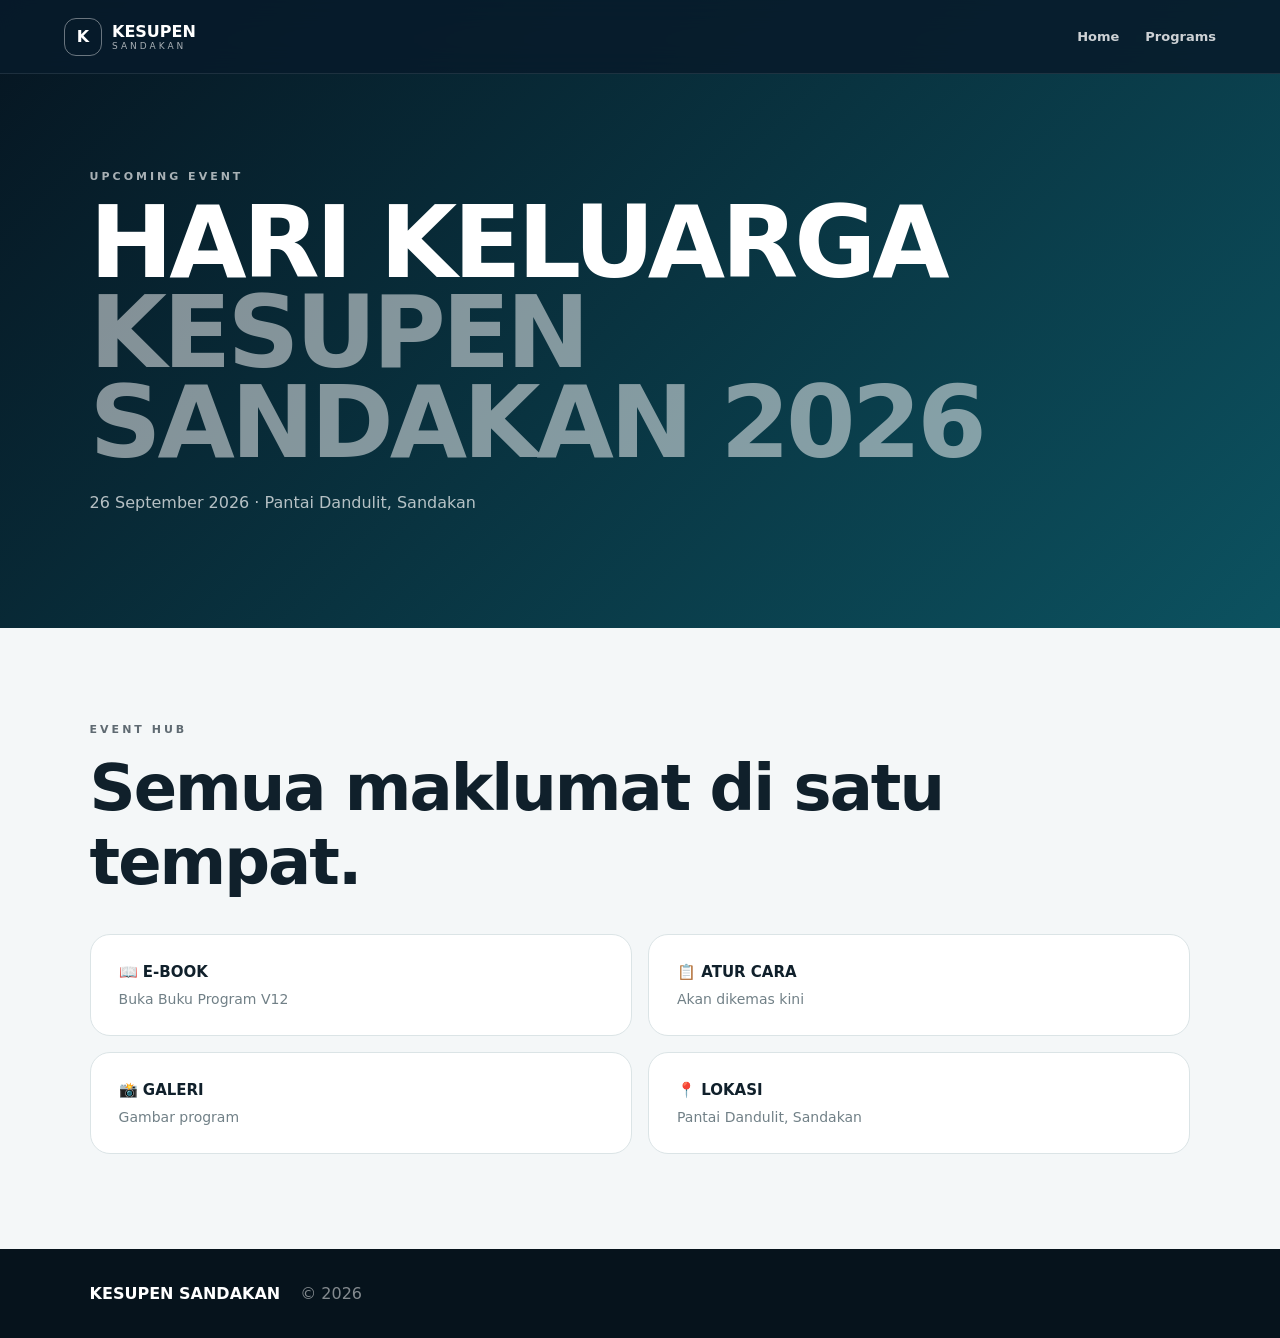
==== event.html @ ebf1767d "Add files via upload" ====
<!DOCTYPE html>
<html lang="ms"><head><meta charset="UTF-8"><meta name="viewport" content="width=device-width, initial-scale=1.0">
<title>Hari Keluarga KESUPEN Sandakan 2026</title><link rel="stylesheet" href="css/style.css"></head>
<body>
<header class="site-header"><a class="brand" href="index.html"><span class="brand-mark">K</span><span><strong>KESUPEN</strong><small>SANDAKAN</small></span></a><nav class="nav"><a href="index.html">Home</a><a href="index.html#programs">Programs</a></nav></header>
<main>
<section class="event-page-hero"><p class="eyebrow">UPCOMING EVENT</p><h1>HARI KELUARGA<br><span>KESUPEN SANDAKAN 2026</span></h1><p>26 September 2026 · Pantai Dandulit, Sandakan</p></section>
<section class="section event-detail"><div><p class="eyebrow">EVENT HUB</p><h2>Semua maklumat di satu tempat.</h2></div>
<div class="detail-grid">
<a class="detail-box" href="assets/ebooks/flipbook-v12.html"><b>📖 E-BOOK</b><span>Buka Buku Program V12</span></a>
<div class="detail-box"><b>📋 ATUR CARA</b><span>Akan dikemas kini</span></div>
<div class="detail-box"><b>📸 GALERI</b><span>Gambar program</span></div>
<div class="detail-box"><b>📍 LOKASI</b><span>Pantai Dandulit, Sandakan</span></div>
</div></section></main>
<footer><strong>KESUPEN SANDAKAN</strong><span>© 2026</span></footer>
</body></html>
---- css/style.css ----
*{box-sizing:border-box}html{scroll-behavior:smooth}body{margin:0;font-family:Inter,system-ui,-apple-system,BlinkMacSystemFont,"Segoe UI",sans-serif;color:#10202b;background:#f4f7f8}a{text-decoration:none;color:inherit}.site-header{position:fixed;z-index:10;top:0;left:0;right:0;height:74px;padding:0 clamp(18px,5vw,70px);display:flex;align-items:center;justify-content:space-between;background:#071b2bdd;backdrop-filter:blur(14px);color:#fff;border-bottom:1px solid #ffffff18}.brand{display:flex;align-items:center;gap:10px}.brand-mark{width:38px;height:38px;border:1px solid #ffffff66;border-radius:12px;display:grid;place-items:center;font-weight:900}.brand strong,.brand small{display:block}.brand small{font-size:9px;letter-spacing:3px;opacity:.65}.nav{display:flex;gap:26px;font-size:13px;font-weight:700}.nav a{opacity:.8}.nav a:hover{opacity:1}.menu-toggle{display:none;background:none;border:0;color:#fff;font-size:25px}.hero{min-height:760px;padding:150px clamp(22px,7vw,100px) 80px;position:relative;overflow:hidden;background:radial-gradient(circle at 75% 35%,#2388a355,transparent 30%),linear-gradient(135deg,#061521,#0a3142 55%,#09212e);color:#fff;display:flex;align-items:center;justify-content:space-between;gap:50px}.hero:after{content:"";position:absolute;inset:auto -10% -170px;height:330px;background:#f4f7f8;border-radius:50% 50% 0 0/40% 40% 0 0}.hero-content{position:relative;z-index:2;max-width:720px}.eyebrow{font-size:11px;letter-spacing:3px;font-weight:900;opacity:.65;margin:0 0 15px}.hero h1{font-size:clamp(58px,10vw,125px);line-height:.82;margin:0;letter-spacing:-6px}.hero h1 span,.event-page-hero span{opacity:.5}.hero-copy{font-size:18px;line-height:1.7;max-width:600px;opacity:.78;margin:30px 0}.hero-actions,.event-actions{display:flex;gap:12px;flex-wrap:wrap}.btn{display:inline-block;padding:13px 18px;border-radius:12px;font-weight:800;font-size:13px}.btn.primary{background:#fff;color:#071b2b}.btn.ghost{border:1px solid #ffffff55;color:#fff}.btn.dark{background:#102b39;color:#fff}.hero-card{position:relative;z-index:2;max-width:360px;padding:28px;border:1px solid #ffffff24;border-radius:24px;background:#ffffff0d;backdrop-filter:blur(14px);box-shadow:0 25px 70px #0005}.status,.pill,.card-tag{font-size:9px;letter-spacing:2px;font-weight:900}.hero-card h2{font-size:26px;line-height:1.05}.hero-card p{opacity:.65;line-height:1.6}.mini-link{font-weight:800;font-size:13px}.section{padding:95px clamp(22px,7vw,100px)}.section-head{display:flex;justify-content:space-between;align-items:end;margin-bottom:38px}.section h2{font-size:clamp(35px,5vw,64px);margin:0;letter-spacing:-2px}.section-number{font-size:12px;opacity:.4}.event-feature{display:grid;grid-template-columns:1.1fr 1fr;gap:0;border-radius:28px;overflow:hidden;background:#fff;box-shadow:0 20px 60px #10202b12}.event-image{min-height:430px;background:linear-gradient(145deg,#0a6b73,#e3a65c 70%,#e9d0a0);display:grid;place-items:center}.image-placeholder{text-align:center;color:#fff;font-size:40px;font-weight:900;line-height:.9;text-shadow:0 5px 25px #0005}.image-placeholder small{font-size:11px;letter-spacing:3px}.event-info{padding:45px}.pill{display:inline-block;padding:8px 11px;background:#eaf5f4;border-radius:30px;color:#146b70}.event-info h3{font-size:clamp(28px,4vw,47px);line-height:1;margin:18px 0}.event-meta{border-left:2px solid #dce6e7;padding-left:16px;margin:25px 0}.event-meta p{margin:8px 0}.event-info>p{line-height:1.7;color:#65747b}.dark-section{background:#071b2b;color:#fff}.filters{display:flex;gap:8px;margin-bottom:28px}.filter{border:1px solid #ffffff25;background:transparent;color:#fff;padding:10px 15px;border-radius:30px;cursor:pointer}.filter.active{background:#fff;color:#071b2b}.program-grid{display:grid;grid-template-columns:repeat(3,1fr);gap:18px}.program-card{position:relative;overflow:hidden;background:#0d2a3a;border:1px solid #ffffff12;border-radius:20px}.program-card.hide{display:none}.card-tag{position:absolute;z-index:2;top:14px;left:14px;background:#0008;padding:8px;border-radius:20px}.card-art{height:230px;display:grid;place-items:center;text-align:center;font-size:45px;font-weight:900;line-height:.85}.card-art small{font-size:11px;letter-spacing:3px}.beach{background:linear-gradient(145deg,#087f8a,#e7b468)}.blue{background:linear-gradient(145deg,#164e63,#172d3b)}.sunset{background:linear-gradient(145deg,#9b5b47,#e7b267)}.card-body{padding:22px}.card-body h3{margin:0 0 10px;font-size:20px}.card-body p{opacity:.55;font-size:13px}.card-body a{font-weight:800;font-size:13px}.gallery-grid{display:grid;grid-template-columns:2fr 1fr 1fr;grid-template-rows:220px 220px;gap:14px}.gallery-tile{border-radius:20px;padding:25px;display:flex;align-items:end;font-weight:900;font-size:25px;background:linear-gradient(145deg,#0c5363,#d59b58);color:#fff}.gallery-tile small{font-size:9px;letter-spacing:3px}.g1{grid-row:span 2}.g2{background:linear-gradient(145deg,#224b63,#85b5ad)}.g3{background:linear-gradient(145deg,#2f5860,#d4a46d)}.g4{background:linear-gradient(145deg,#3b4653,#9e6651)}.hint{opacity:.45;font-size:12px}.about{display:grid;grid-template-columns:1fr 1fr;gap:60px}.about>p{font-size:19px;line-height:1.8;color:#607078}footer{padding:35px clamp(22px,7vw,100px);background:#06131c;color:#fff;display:flex;gap:20px;align-items:center;flex-wrap:wrap}footer span{opacity:.5}footer small{margin-left:auto;opacity:.4}.event-page-hero{padding:170px clamp(22px,7vw,100px) 100px;background:linear-gradient(135deg,#061521,#0c5260);color:#fff}.event-page-hero h1{font-size:clamp(48px,8vw,100px);line-height:.9;letter-spacing:-4px;margin:0 0 25px}.event-page-hero>p:last-child{opacity:.7}.event-detail{min-height:500px}.detail-grid{display:grid;grid-template-columns:repeat(2,1fr);gap:16px;margin-top:35px}.detail-box{padding:28px;border:1px solid #dbe4e6;border-radius:20px;background:#fff;display:flex;flex-direction:column;gap:10px}.detail-box b{font-size:15px}.detail-box span{color:#718087;font-size:14px}@media(max-width:800px){.nav{display:none}.menu-toggle{display:block}.hero{min-height:850px;display:block;padding-top:130px}.hero-card{margin-top:50px}.hero:after{bottom:-220px}.event-feature{grid-template-columns:1fr}.event-image{min-height:280px}.program-grid{grid-template-columns:1fr}.gallery-grid{grid-template-columns:1fr 1fr;grid-template-rows:180px 180px}.g1{grid-row:auto;grid-column:span 2}.about{grid-template-columns:1fr;gap:25px}.detail-grid{grid-template-columns:1fr}footer small{margin-left:0;width:100%}}
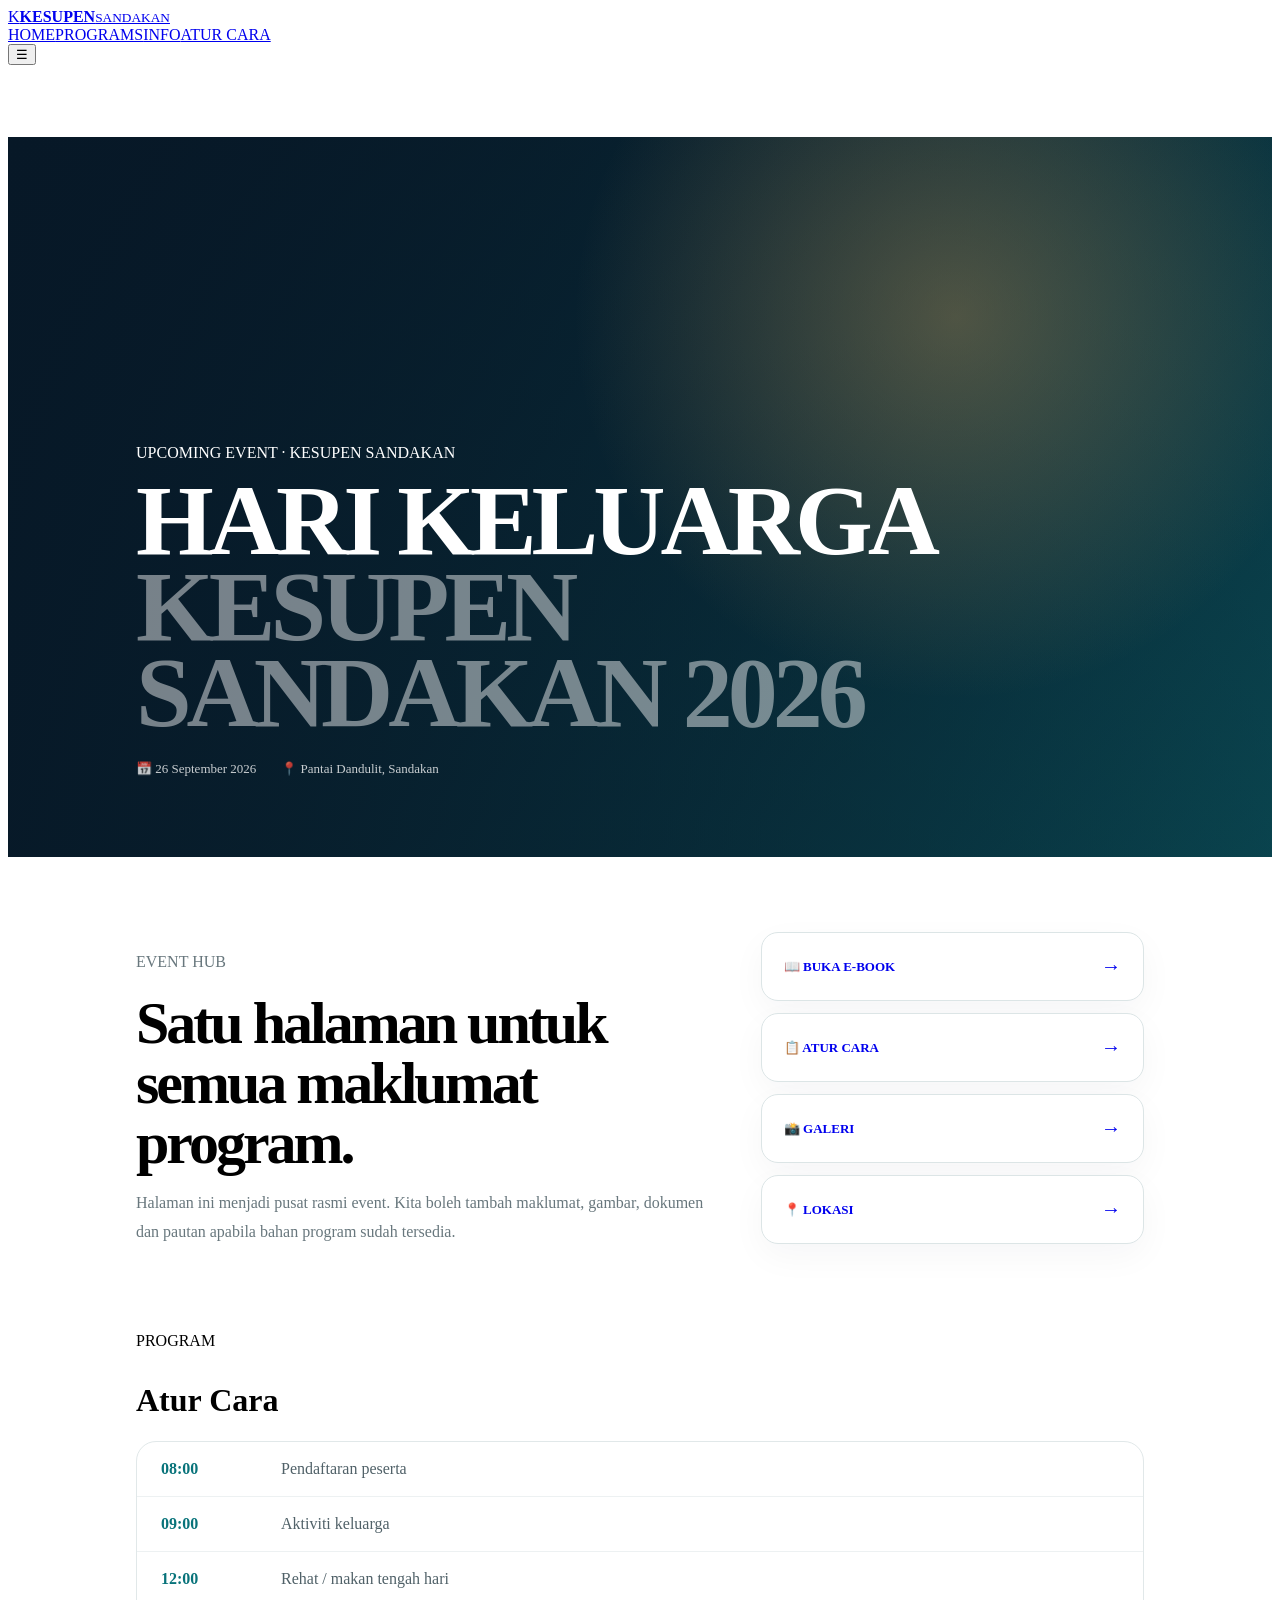
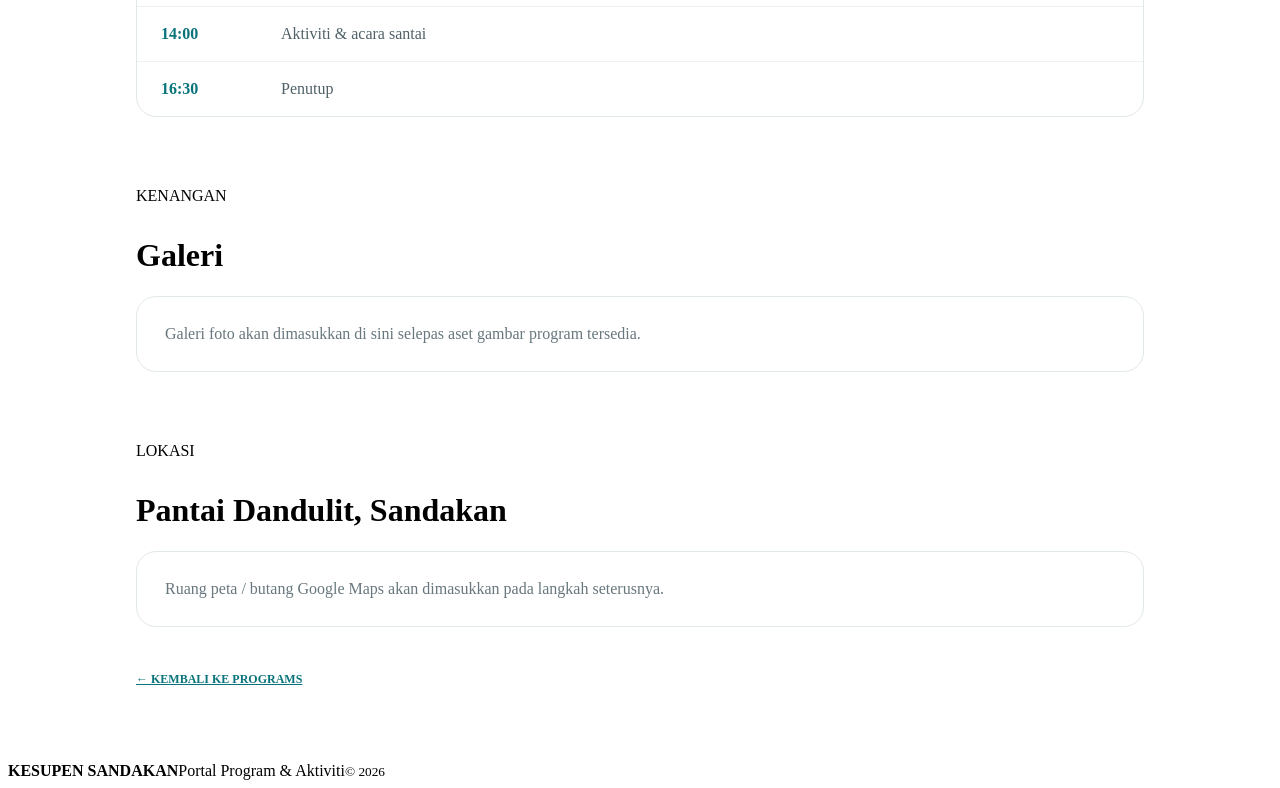
==== commit a86965e4: "Add files via upload" ====
--- a/event.html
+++ b/event.html
@@ -1,16 +1,58 @@
-<!DOCTYPE html>
-<html lang="ms"><head><meta charset="UTF-8"><meta name="viewport" content="width=device-width, initial-scale=1.0">
-<title>Hari Keluarga KESUPEN Sandakan 2026</title><link rel="stylesheet" href="css/style.css"></head>
+<!doctype html>
+<html lang="ms">
+<head>
+<meta charset="utf-8"><meta name="viewport" content="width=device-width,initial-scale=1">
+<meta name="theme-color" content="#071827">
+<title>Hari Keluarga KESUPEN Sandakan 2026</title>
+<link rel="stylesheet" href="css/style.css">
+<style>
+.event-page{padding-top:72px}.event-hero{min-height:560px;position:relative;display:flex;align-items:end;padding:80px 10vw;color:#fff;overflow:hidden;background:linear-gradient(135deg,#071827,#0b5961)}.event-hero:before{content:"";position:absolute;inset:0;background:radial-gradient(circle at 75% 25%,#dca65b55,transparent 35%),linear-gradient(90deg,#071827ee,#07182755)}.event-hero-content{position:relative;z-index:2;max-width:900px}.event-hero h1{font-size:clamp(48px,8vw,100px);line-height:.86;letter-spacing:-5px;margin:0 0 25px}.event-hero h1 span{opacity:.45}.event-hero .meta{display:flex;gap:25px;flex-wrap:wrap;font-size:13px;opacity:.78}.event-main{padding:75px 10vw}.event-intro{display:grid;grid-template-columns:1.2fr .8fr;gap:50px;align-items:start}.event-intro h2{font-size:clamp(35px,5vw,60px);letter-spacing:-3px;line-height:1;margin:0}.event-intro p{font-size:16px;line-height:1.8;color:#68777d}.quick-actions{display:grid;gap:12px}.quick{padding:22px;border-radius:17px;border:1px solid #dce5e6;background:#fff;text-decoration:none;display:flex;justify-content:space-between;align-items:center;box-shadow:0 12px 35px #10222c0a}.quick b{font-size:13px}.quick span{font-size:20px}.info-section{margin-top:70px}.info-section h3{font-size:32px;margin-bottom:22px}.schedule{background:#fff;border-radius:20px;border:1px solid #e1e8e9;overflow:hidden}.row{display:grid;grid-template-columns:120px 1fr;padding:18px 24px;border-bottom:1px solid #edf1f2}.row:last-child{border-bottom:0}.row time{font-weight:900;color:#08737a}.row span{color:#506168}.back{display:inline-block;margin-top:45px;font-size:12px;font-weight:900;color:#08737a}@media(max-width:760px){.event-hero{min-height:540px;padding:60px 24px}.event-main{padding:60px 24px}.event-intro{grid-template-columns:1fr;gap:35px}.row{grid-template-columns:90px 1fr;padding:16px}.event-hero h1{letter-spacing:-3px}}
+</style>
+</head>
 <body>
-<header class="site-header"><a class="brand" href="index.html"><span class="brand-mark">K</span><span><strong>KESUPEN</strong><small>SANDAKAN</small></span></a><nav class="nav"><a href="index.html">Home</a><a href="index.html#programs">Programs</a></nav></header>
-<main>
-<section class="event-page-hero"><p class="eyebrow">UPCOMING EVENT</p><h1>HARI KELUARGA<br><span>KESUPEN SANDAKAN 2026</span></h1><p>26 September 2026 · Pantai Dandulit, Sandakan</p></section>
-<section class="section event-detail"><div><p class="eyebrow">EVENT HUB</p><h2>Semua maklumat di satu tempat.</h2></div>
-<div class="detail-grid">
-<a class="detail-box" href="assets/ebooks/flipbook-v12.html"><b>📖 E-BOOK</b><span>Buka Buku Program V12</span></a>
-<div class="detail-box"><b>📋 ATUR CARA</b><span>Akan dikemas kini</span></div>
-<div class="detail-box"><b>📸 GALERI</b><span>Gambar program</span></div>
-<div class="detail-box"><b>📍 LOKASI</b><span>Pantai Dandulit, Sandakan</span></div>
-</div></section></main>
-<footer><strong>KESUPEN SANDAKAN</strong><span>© 2026</span></footer>
+<header class="header">
+<a class="brand" href="index.html"><span class="brand-icon">K</span><span><b>KESUPEN</b><small>SANDAKAN</small></span></a>
+<nav><a href="index.html">HOME</a><a href="programs.html">PROGRAMS</a><a href="#info">INFO</a><a href="#schedule">ATUR CARA</a></nav>
+<button class="menu" aria-label="Menu">☰</button>
+</header>
+
+<main class="event-page">
+<section class="event-hero">
+<div class="event-hero-content">
+<p class="kicker">UPCOMING EVENT · KESUPEN SANDAKAN</p>
+<h1>HARI KELUARGA<br><span>KESUPEN SANDAKAN 2026</span></h1>
+<div class="meta"><span>📅 26 September 2026</span><span>📍 Pantai Dandulit, Sandakan</span></div>
+</div>
+</section>
+
+<section class="event-main" id="info">
+<div class="event-intro">
+<div><p class="kicker">EVENT HUB</p><h2>Satu halaman untuk semua maklumat program.</h2><p>Halaman ini menjadi pusat rasmi event. Kita boleh tambah maklumat, gambar, dokumen dan pautan apabila bahan program sudah tersedia.</p></div>
+<div class="quick-actions">
+<a class="quick" href="assets/ebooks/flipbook-v12.html"><b>📖 BUKA E-BOOK</b><span>→</span></a>
+<a class="quick" href="#schedule"><b>📋 ATUR CARA</b><span>→</span></a>
+<a class="quick" href="#gallery"><b>📸 GALERI</b><span>→</span></a>
+<a class="quick" href="#location"><b>📍 LOKASI</b><span>→</span></a>
+</div>
+</div>
+
+<section class="info-section" id="schedule"><p class="kicker">PROGRAM</p><h3>Atur Cara</h3>
+<div class="schedule">
+<div class="row"><time>08:00</time><span>Pendaftaran peserta</span></div>
+<div class="row"><time>09:00</time><span>Aktiviti keluarga</span></div>
+<div class="row"><time>12:00</time><span>Rehat / makan tengah hari</span></div>
+<div class="row"><time>14:00</time><span>Aktiviti & acara santai</span></div>
+<div class="row"><time>16:30</time><span>Penutup</span></div>
+</div>
+</section>
+
+<section class="info-section" id="gallery"><p class="kicker">KENANGAN</p><h3>Galeri</h3><div class="schedule" style="padding:28px;color:#68777d">Galeri foto akan dimasukkan di sini selepas aset gambar program tersedia.</div></section>
+
+<section class="info-section" id="location"><p class="kicker">LOKASI</p><h3>Pantai Dandulit, Sandakan</h3><div class="schedule" style="padding:28px;color:#68777d">Ruang peta / butang Google Maps akan dimasukkan pada langkah seterusnya.</div></section>
+
+<a class="back" href="programs.html">← KEMBALI KE PROGRAMS</a>
+</section>
+</main>
+<footer><b>KESUPEN SANDAKAN</b><span>Portal Program & Aktiviti</span><small>© 2026</small></footer>
+<script src="js/programs.js"></script>
 </body></html>
